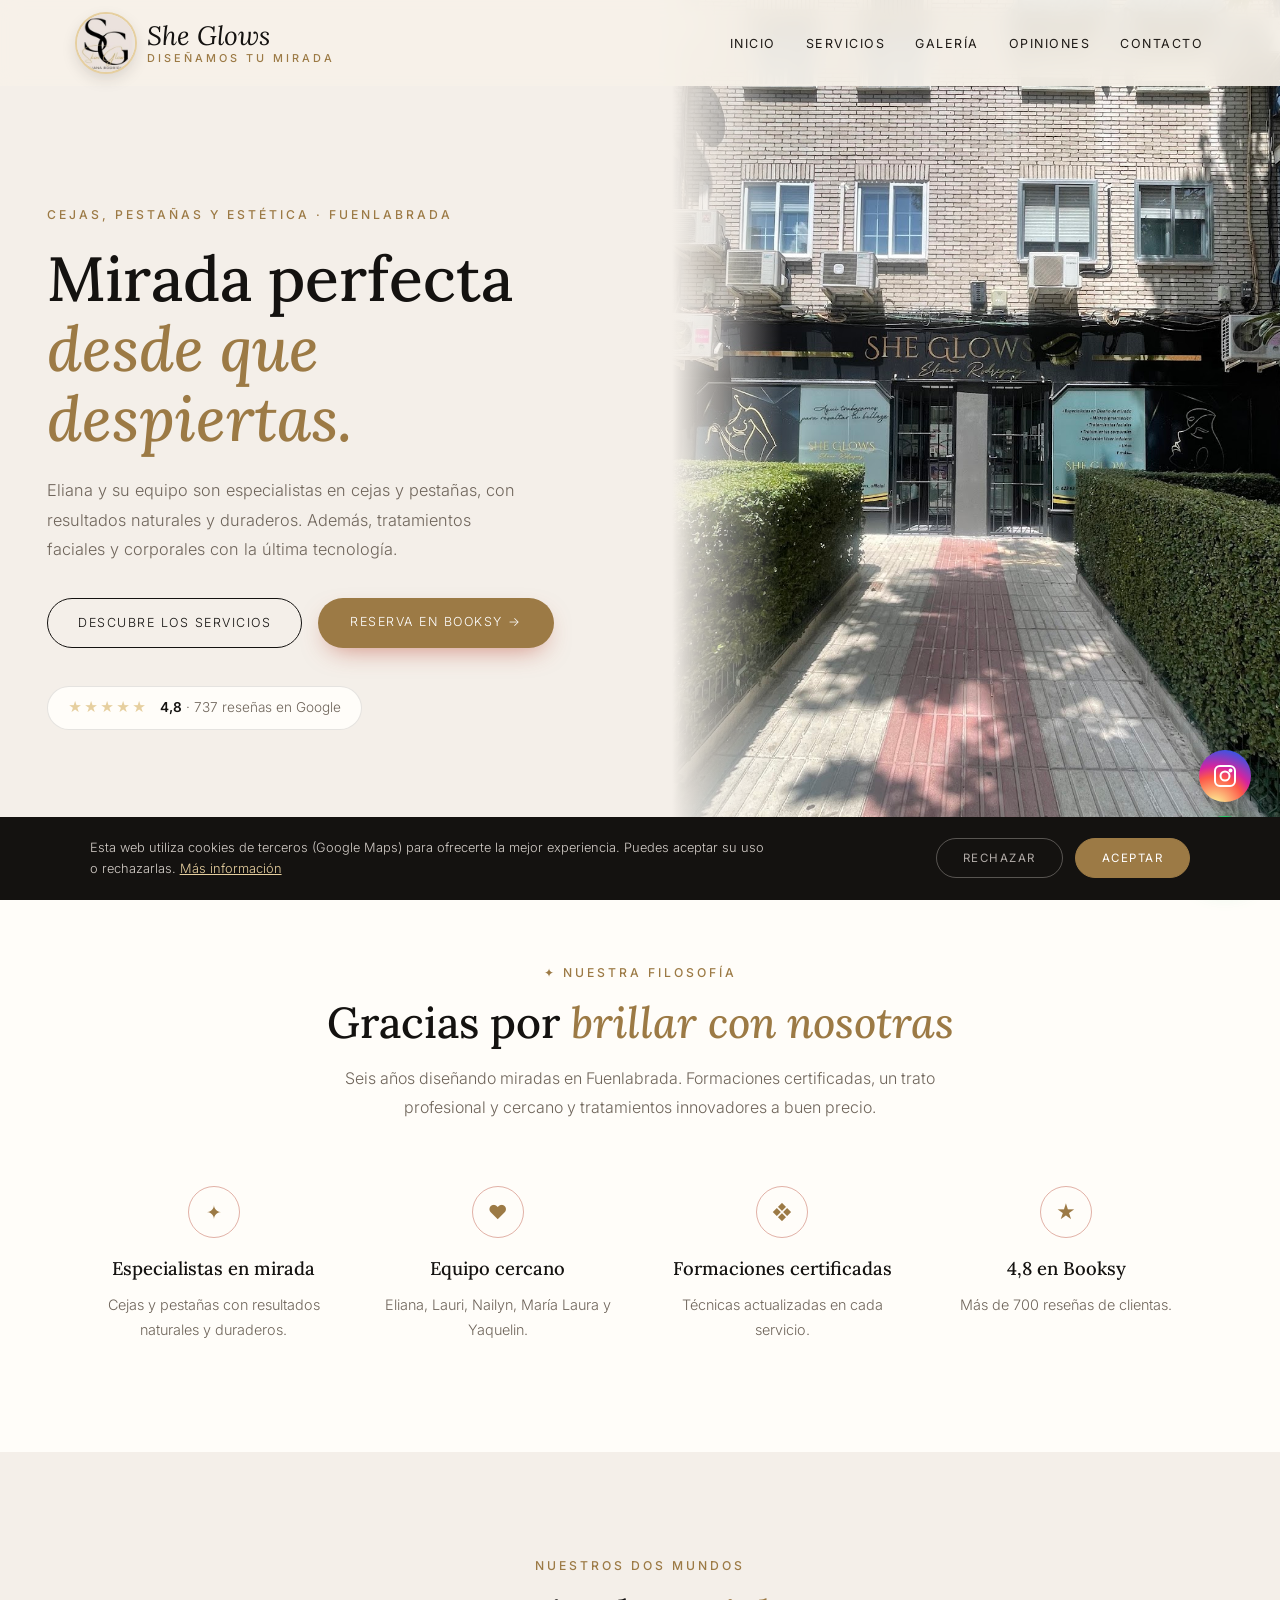
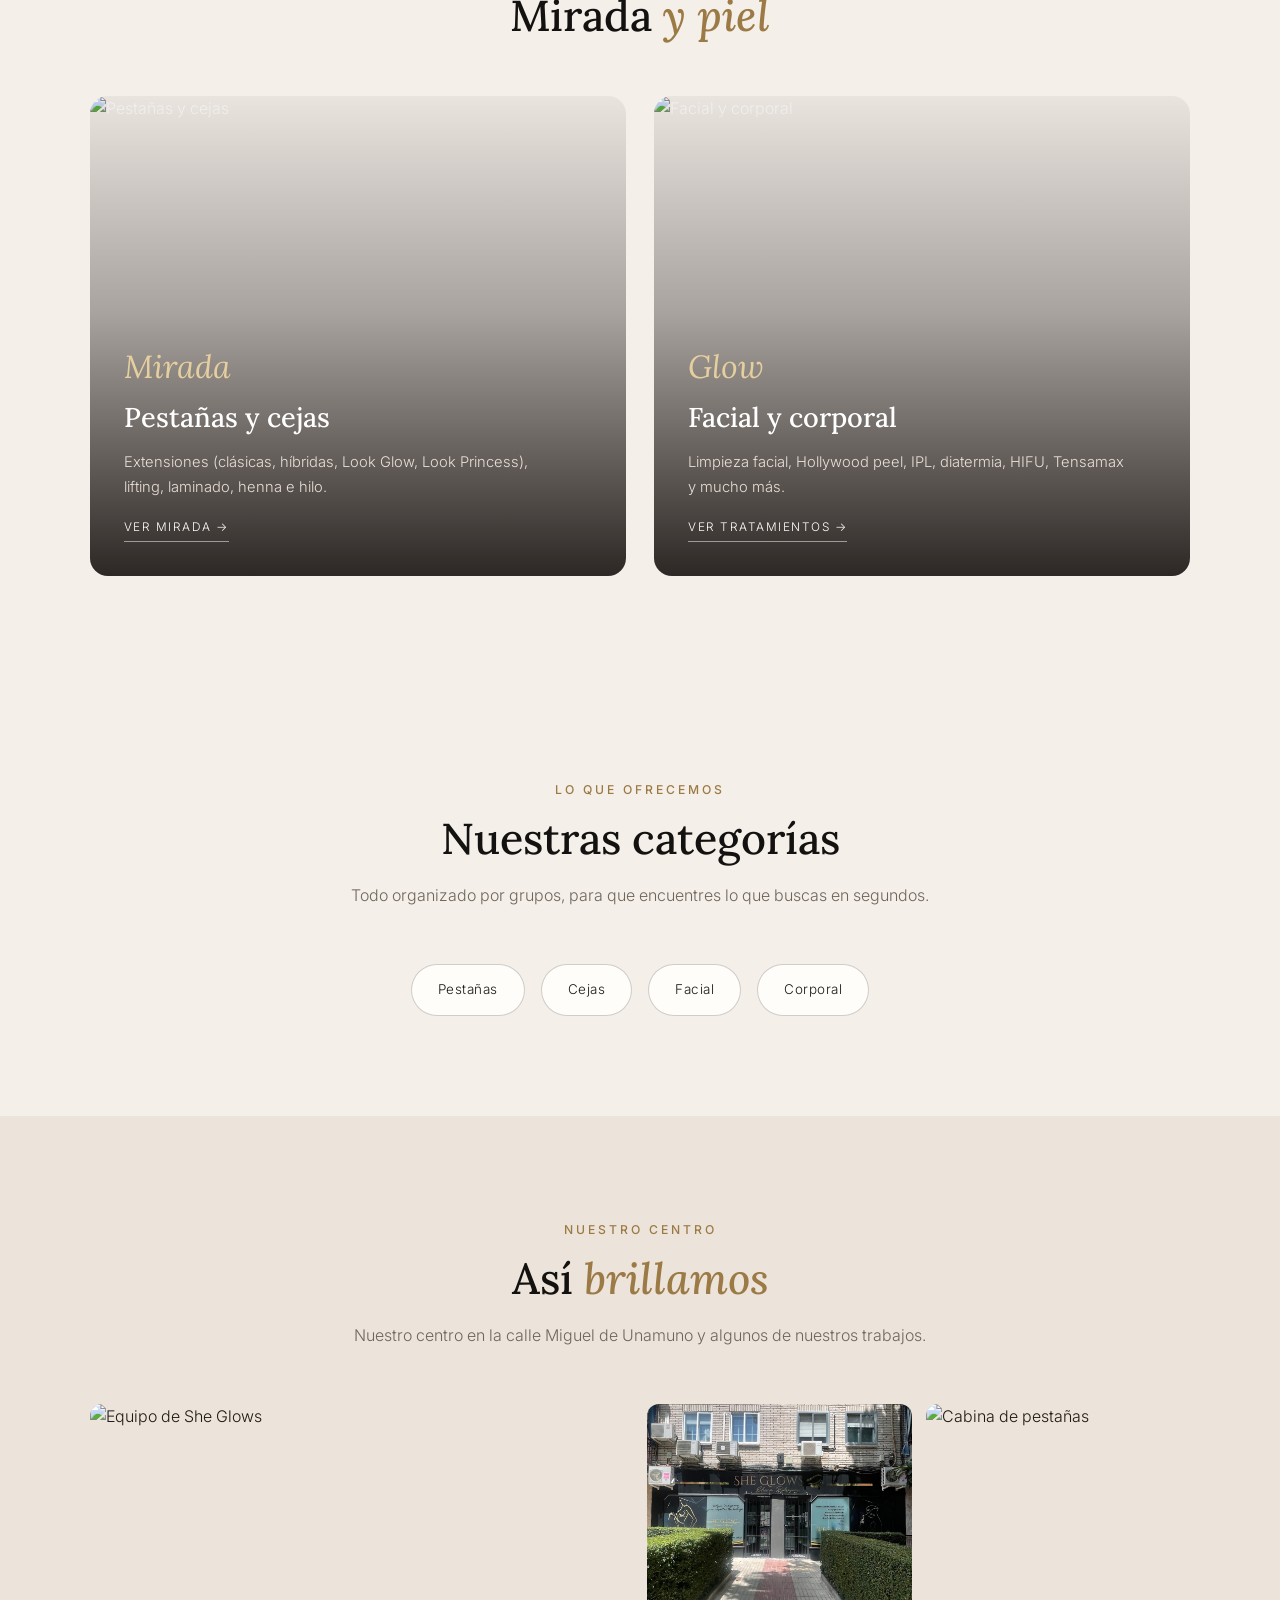
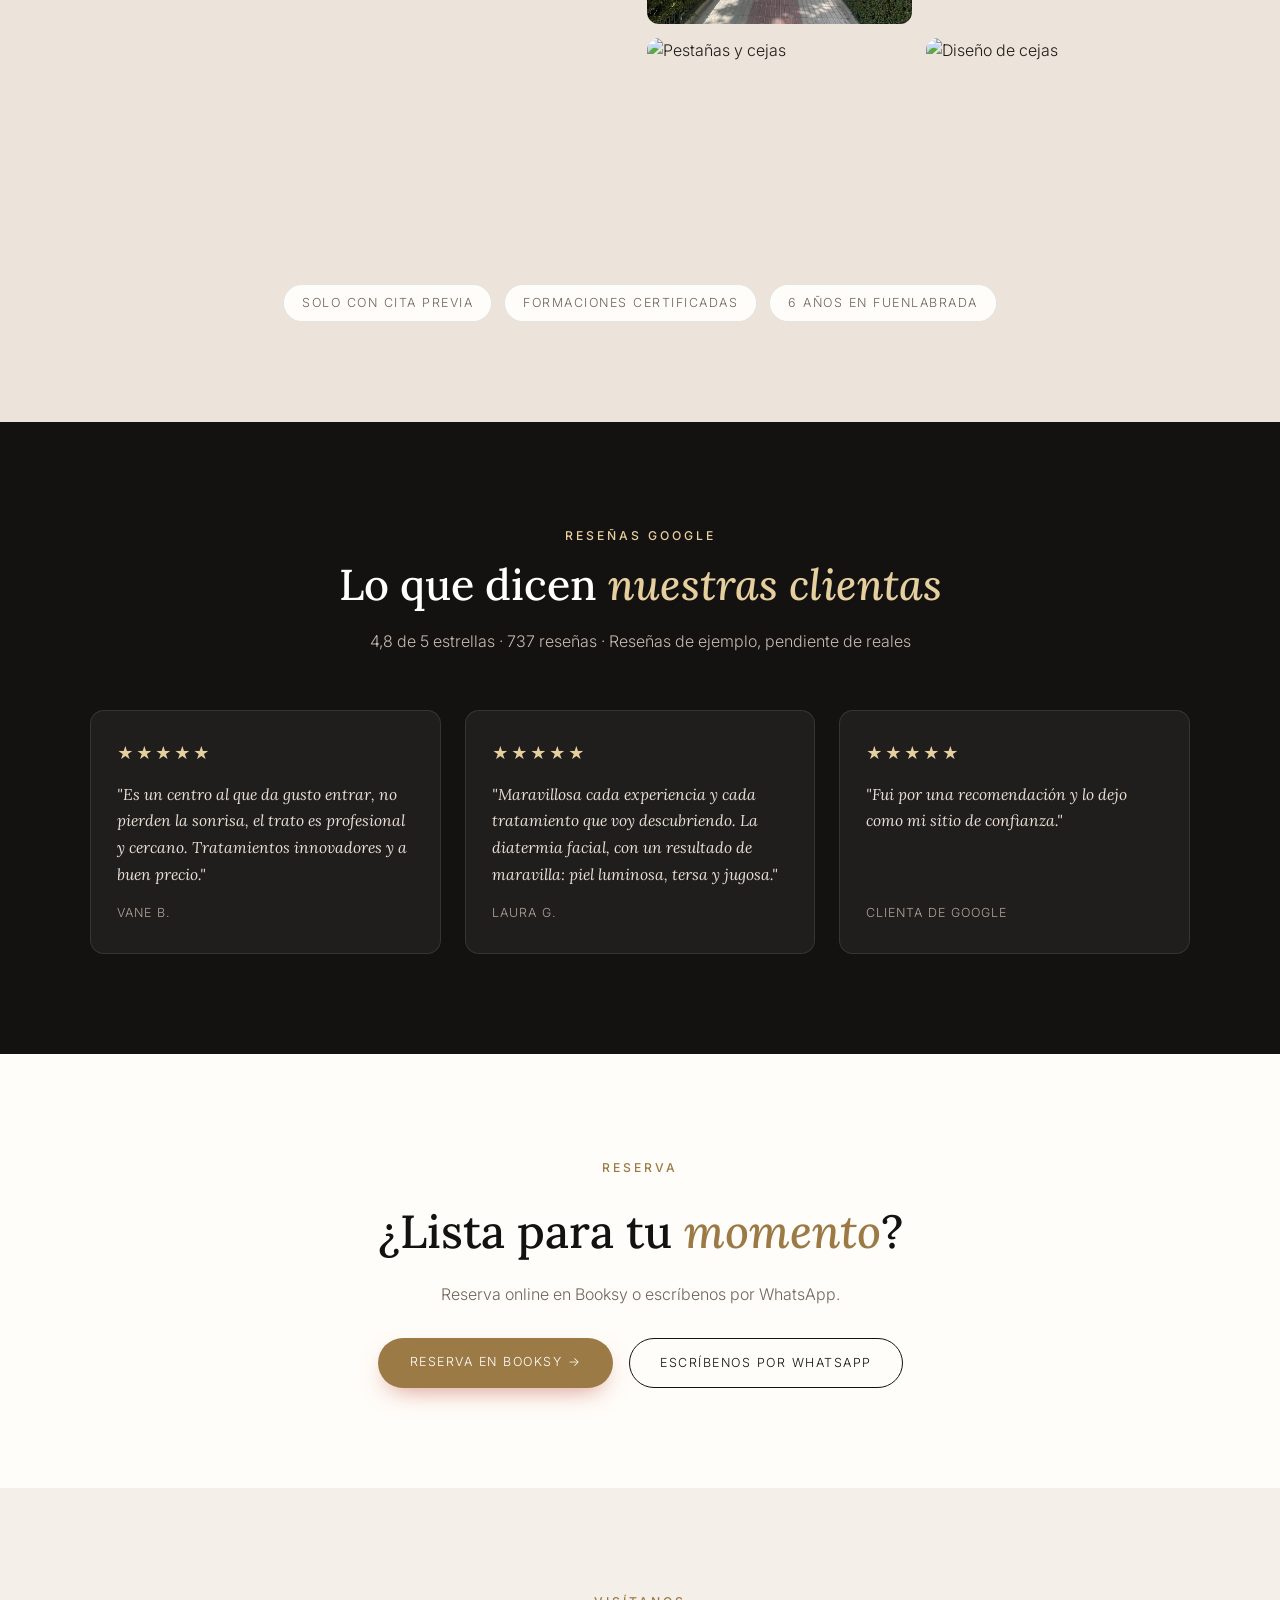
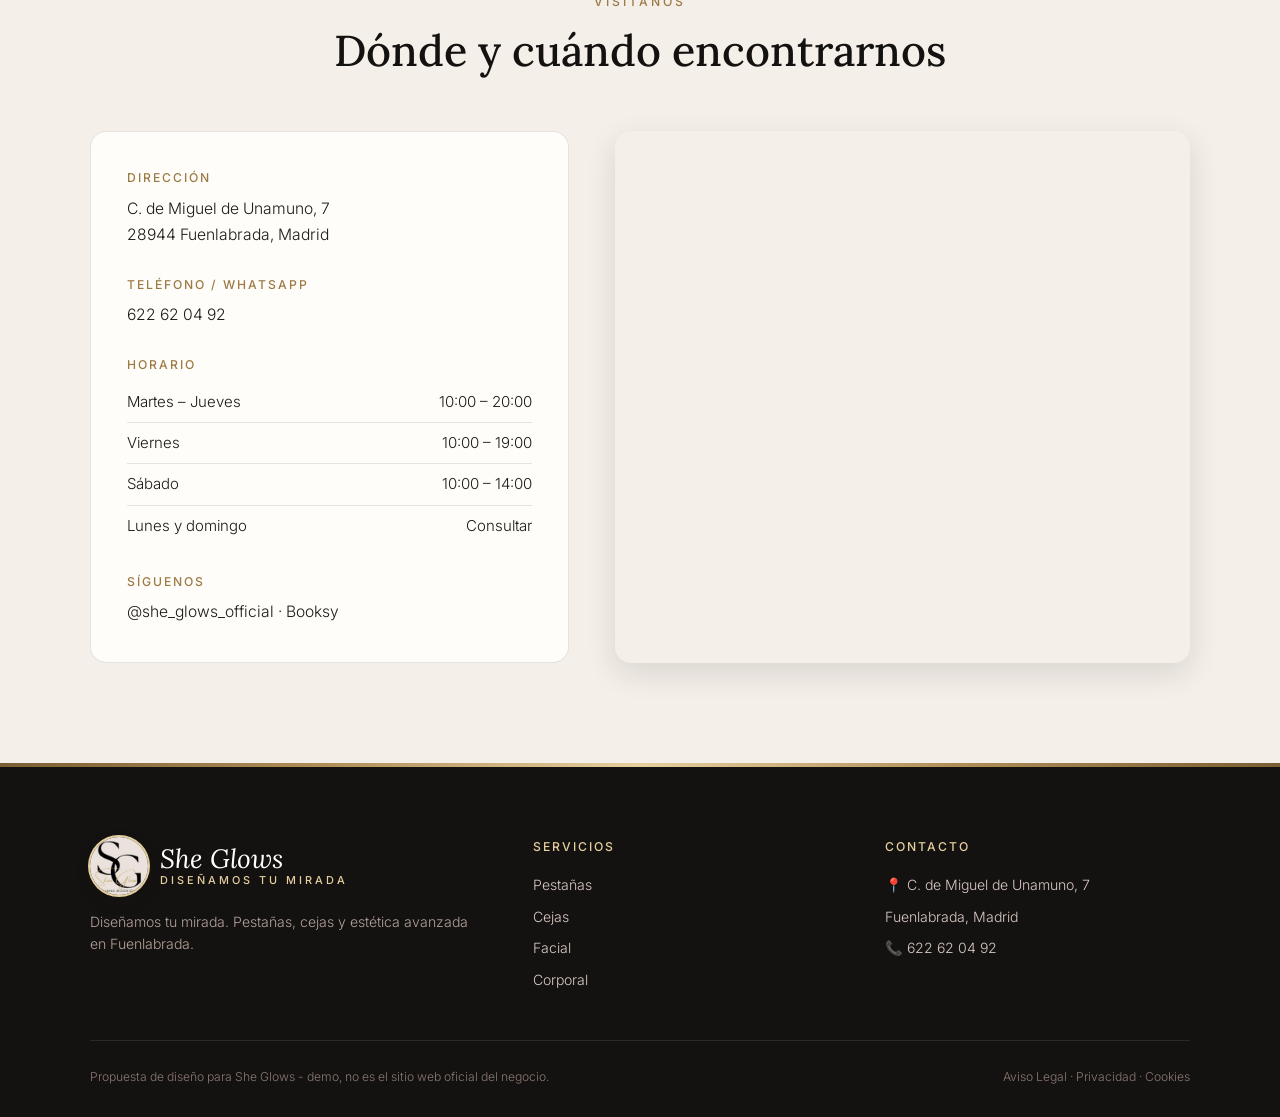
==== index.html @ a394d508 "Add files via upload" ====
<!DOCTYPE html>
<html lang="es">
<head>
<meta charset="UTF-8">
<meta name="viewport" content="width=device-width, initial-scale=1.0">
<title>She Glows — Pestañas, cejas y estética avanzada en Fuenlabrada</title>
<meta name="description" content="She Glows en C. de Miguel de Unamuno 7 (Fuenlabrada). Extensiones y lifting de pestañas, diseño de cejas con henna e hilo, micropigmentación, tratamientos faciales (Hollywood peel, IPL, diatermia) y corporales (HIFU, Tensamax, presoterapia, maderoterapia). 4,8★ en Booksy.">
<meta name="theme-color" content="#141210">
<meta property="og:title" content="She Glows · Fuenlabrada">
<meta property="og:image" content="fachada.jpg">
<link rel="icon" href="logo.jpg">
<link rel="preconnect" href="https://fonts.googleapis.com"><link rel="preconnect" href="https://fonts.gstatic.com" crossorigin><link href="https://fonts.googleapis.com/css2?family=Lora:ital,wght@0,500;0,600;1,500&family=Inter:wght@300;400;500;600&display=swap" rel="stylesheet">
<link rel="stylesheet" href="styles.css">
</head>
<body>

<header id="header">
  <a href="index.html" class="logo" aria-label="She Glows, inicio"><img src="logo.jpg" alt="" class="logo-badge"><span class="logo-text"><span class="script">She Glows</span><small>Diseñamos tu mirada</small></span></a>
  <nav id="nav" aria-label="Navegación principal"><ul><li><a href="index.html#inicio">Inicio</a></li><li><a href="servicios.html">Servicios</a></li><li><a href="index.html#galeria">Galería</a></li><li><a href="index.html#opiniones">Opiniones</a></li><li><a href="index.html#contacto">Contacto</a></li></ul></nav><button class="nav-toggle" id="navToggle" aria-label="Abrir menú">☰</button>
</header>

<section class="hero" id="inicio">
  <div class="hero-text">
    <span class="eyebrow">Cejas, pestañas y estética · Fuenlabrada</span>
    <h1>Mirada perfecta <em>desde que despiertas.</em></h1>
    <p>Eliana y su equipo son especialistas en cejas y pestañas, con resultados naturales y duraderos. Además, tratamientos faciales y corporales con la última tecnología.</p>
    <div class="hero-ctas">
      <a href="servicios.html" class="btn-outline">Descubre los servicios</a>
      <a href="https://booksy.com/es-es/7993_she-glows_cejas-y-pestanas_53724_fuenlabrada" class="btn-solid" target="_blank" rel="noopener">Reserva en Booksy →</a>
    </div>
    <a class="hero-rating" href="https://www.google.com/maps/search/?api=1&query=She+Glows,+C.+de+Miguel+de+Unamuno+7,+Fuenlabrada" target="_blank" rel="noopener"><span class="stars">★★★★★</span><span><strong>4,8</strong> · 737 reseñas en Google</span></a>
  </div>
  <div class="hero-img"><img src="fachada.jpg" alt="Fachada de She Glows en Fuenlabrada" style="object-position:center 45%;"></div>
</section>

<section class="trust">
  <div class="section-head">
    <span class="eyebrow">✦ Nuestra filosofía</span>
    <h2>Gracias por <em>brillar con nosotras</em></h2>
    <p>Seis años diseñando miradas en Fuenlabrada. Formaciones certificadas, un trato profesional y cercano y tratamientos innovadores a buen precio.</p>
  </div>
  <div class="trust-grid">
    <div class="trust-card"><span class="trust-ic">✦</span><h3>Especialistas en mirada</h3><p>Cejas y pestañas con resultados naturales y duraderos.</p></div>
    <div class="trust-card"><span class="trust-ic">♥</span><h3>Equipo cercano</h3><p>Eliana, Lauri, Nailyn, María Laura y Yaquelin.</p></div>
    <div class="trust-card"><span class="trust-ic">❖</span><h3>Formaciones certificadas</h3><p>Técnicas actualizadas en cada servicio.</p></div>
    <div class="trust-card"><span class="trust-ic">★</span><h3>4,8 en Booksy</h3><p>Más de 700 reseñas de clientas.</p></div>
  </div>
</section>

<section class="worlds">
  <div class="section-head">
    <span class="eyebrow">Nuestros dos mundos</span>
    <h2>Mirada <em>y piel</em></h2>
  </div>
  <div class="worlds-grid">
    <a href="servicios.html#pestanas" class="world-card"><img src="ig_pestanas_perfil.jpg" alt="Pestañas y cejas"><div class="world-text"><span class="script">Mirada</span><h3>Pestañas y cejas</h3><p>Extensiones (clásicas, híbridas, Look Glow, Look Princess), lifting, laminado, henna e hilo.</p><span class="world-link">Ver mirada →</span></div></a>
    <a href="servicios.html#facial" class="world-card"><img src="u_facial.jpg" alt="Facial y corporal"><div class="world-text"><span class="script">Glow</span><h3>Facial y corporal</h3><p>Limpieza facial, Hollywood peel, IPL, diatermia, HIFU, Tensamax y mucho más.</p><span class="world-link">Ver tratamientos →</span></div></a>
  </div>
</section>

<section>
  <div class="section-head">
    <span class="eyebrow">Lo que ofrecemos</span>
    <h2>Nuestras categorías</h2>
    <p>Todo organizado por grupos, para que encuentres lo que buscas en segundos.</p>
  </div>
  <div class="cat-pills">
    <a href="servicios.html#pestanas" class="cat-pill">Pestañas</a>
    <a href="servicios.html#cejas" class="cat-pill">Cejas</a>
    <a href="servicios.html#facial" class="cat-pill">Facial</a>
    <a href="servicios.html#corporal" class="cat-pill">Corporal</a>
  </div>
</section>

<section class="gallery-wrap" id="galeria">
  <div class="section-head">
    <span class="eyebrow">Nuestro centro</span>
    <h2>Así <em>brillamos</em></h2>
    <p>Nuestro centro en la calle Miguel de Unamuno y algunos de nuestros trabajos.</p>
  </div>
  <div class="gallery">
    <figure class="big"><img src="ig_equipo.jpg" alt="Equipo de She Glows" loading="lazy"></figure>
    <figure><img src="fachada.jpg" alt="Fachada de She Glows" loading="lazy"></figure>
    <figure><img src="ig_cabina.jpg" alt="Cabina de pestañas" loading="lazy"></figure>
    <figure><img src="ig_pestanas_cejas.jpg" alt="Pestañas y cejas" loading="lazy"></figure>
    <figure><img src="ig_cejas.jpg" alt="Diseño de cejas" loading="lazy"></figure>
  </div>
  <div class="brands"><span>Solo con cita previa</span><span>Formaciones certificadas</span><span>6 años en Fuenlabrada</span></div>
</section>

<section class="reviews-wrap" id="opiniones">
  <div class="section-head">
    <span class="eyebrow">Reseñas Google</span>
    <h2>Lo que dicen <em>nuestras clientas</em></h2>
    <p>4,8 de 5 estrellas · 737 reseñas · Reseñas de ejemplo, pendiente de reales</p>
  </div>
  <div class="review-grid">
    <div class="review-card"><div class="stars">★★★★★</div><p>"Es un centro al que da gusto entrar, no pierden la sonrisa, el trato es profesional y cercano. Tratamientos innovadores y a buen precio."</p><cite>Vane B.</cite></div>
    <div class="review-card"><div class="stars">★★★★★</div><p>"Maravillosa cada experiencia y cada tratamiento que voy descubriendo. La diatermia facial, con un resultado de maravilla: piel luminosa, tersa y jugosa."</p><cite>Laura G.</cite></div>
    <div class="review-card"><div class="stars">★★★★★</div><p>"Fui por una recomendación y lo dejo como mi sitio de confianza."</p><cite>Clienta de Google</cite></div>
  </div>
</section>

<section class="cta-section">
  <span class="eyebrow">Reserva</span>
  <h2>¿Lista para tu <em>momento</em>?</h2>
  <p>Reserva online en Booksy o escríbenos por WhatsApp.</p>
  <div class="cta-row">
    <a href="https://booksy.com/es-es/7993_she-glows_cejas-y-pestanas_53724_fuenlabrada" class="btn-solid" target="_blank" rel="noopener">Reserva en Booksy →</a>
    <a href="https://wa.me/34622620492?text=Hola%2C%20quiero%20pedir%20cita%20en%20She%20Glows" class="btn-outline" target="_blank" rel="noopener">Escríbenos por WhatsApp</a>
  </div>
</section>

<section class="contact-section" id="contacto">
  <div class="section-head">
    <span class="eyebrow">Visítanos</span>
    <h2>Dónde y cuándo encontrarnos</h2>
  </div>
  <div class="contact-grid">
    <div class="contact-info">
      <div class="contact-block"><h3>Dirección</h3><p>C. de Miguel de Unamuno, 7<br>28944 Fuenlabrada, Madrid</p></div>
      <div class="contact-block"><h3>Teléfono / WhatsApp</h3><p><a href="tel:+34622620492">622 62 04 92</a></p></div>
      <div class="contact-block"><h3>Horario</h3><ul class="hours-list"><li><span>Martes – Jueves</span><span>10:00 – 20:00</span></li><li><span>Viernes</span><span>10:00 – 19:00</span></li><li><span>Sábado</span><span>10:00 – 14:00</span></li><li><span>Lunes y domingo</span><span>Consultar</span></li></ul></div>
      <div class="contact-block"><h3>Síguenos</h3><p><a href="https://www.instagram.com/she_glows_official/" target="_blank" rel="noopener">@she_glows_official</a> · <a href="https://booksy.com/es-es/7993_she-glows_cejas-y-pestanas_53724_fuenlabrada" target="_blank" rel="noopener">Booksy</a></p></div>
    </div>
    <div class="contact-map">
      <iframe title="Mapa de She Glows" src="https://www.google.com/maps?q=She+Glows,+C.+de+Miguel+de+Unamuno+7,+Fuenlabrada&output=embed" width="100%" height="100%" style="border:0;" allowfullscreen="" loading="lazy" referrerpolicy="no-referrer-when-downgrade"></iframe>
    </div>
  </div>
</section>

<footer>
  <div class="footer-grid">
    <div class="footer-brand">
      <a href="index.html" class="logo light"><img src="logo.jpg" alt="" class="logo-badge"><span class="logo-text"><span class="script">She Glows</span><small>Diseñamos tu mirada</small></span></a>
      <p>Diseñamos tu mirada. Pestañas, cejas y estética avanzada en Fuenlabrada.</p>
    </div>
    <div><h4>Servicios</h4><ul><li><a href="servicios.html#pestanas">Pestañas</a></li><li><a href="servicios.html#cejas">Cejas</a></li><li><a href="servicios.html#facial">Facial</a></li><li><a href="servicios.html#corporal">Corporal</a></li></ul></div>
    <div><h4>Contacto</h4><ul><li>📍 C. de Miguel de Unamuno, 7</li><li>Fuenlabrada, Madrid</li><li>📞 <a href="tel:+34622620492">622 62 04 92</a></li></ul></div>
  </div>
  <div class="footer-bottom">
    <span>Propuesta de diseño para She Glows - demo, no es el sitio web oficial del negocio.</span>
    <span><a href="aviso-legal.html">Aviso Legal</a> &middot; <a href="politica-privacidad.html">Privacidad</a> &middot; <a href="politica-cookies.html">Cookies</a></span>
  </div>
</footer>

<div id="cookie-banner" class="cookie-banner"><p>Esta web utiliza cookies de terceros (Google Maps) para ofrecerte la mejor experiencia. Puedes aceptar su uso o rechazarlas. <a href="politica-cookies.html">Más información</a></p><div class="cookie-actions"><button onclick="setCookieChoice('rejected')" class="ck-reject">Rechazar</button><button onclick="setCookieChoice('accepted')" class="ck-accept">Aceptar</button></div></div>
<div class="social-fabs"><a class="ig-fab" href="https://www.instagram.com/she_glows_official/" target="_blank" rel="noopener" aria-label="Visitar Instagram"><svg width="24" height="24" viewBox="0 0 24 24" fill="none" stroke="white" stroke-width="2"><rect x="2" y="2" width="20" height="20" rx="5"/><circle cx="12" cy="12" r="4.5"/><circle cx="17.5" cy="6.5" r="1" fill="white"/></svg></a><a class="wa-fab" href="https://wa.me/34622620492?text=Hola%2C%20quiero%20pedir%20cita%20en%20She%20Glows" target="_blank" rel="noopener" aria-label="Escribir por WhatsApp"><svg width="28" height="28" viewBox="0 0 24 24" fill="white"><path d="M17.5 14.4c-.3-.1-1.8-.9-2-1s-.5-.1-.7.1-.8 1-.9 1.2-.3.2-.6.1a8.2 8.2 0 0 1-2.4-1.5 9 9 0 0 1-1.7-2.1c-.2-.3 0-.5.1-.6l.4-.5.3-.5v-.5l-.9-2.2c-.2-.6-.5-.5-.7-.5h-.6a1.1 1.1 0 0 0-.8.4 3.4 3.4 0 0 0-1 2.5 5.9 5.9 0 0 0 1.2 3.1 13.5 13.5 0 0 0 5.2 4.6c2.6 1 2.6.7 3.1.6a2.6 2.6 0 0 0 1.7-1.2 2.1 2.1 0 0 0 .2-1.2c-.1-.1-.3-.2-.6-.3ZM12 21.8a9.8 9.8 0 0 1-5-1.4l-.4-.2-3.7 1 1-3.6-.2-.4A9.8 9.8 0 1 1 12 21.8Zm8.4-18.3A11.8 11.8 0 0 0 1.8 17.7L.2 23.8l6.3-1.6a11.8 11.8 0 0 0 5.6 1.4A11.8 11.8 0 0 0 20.4 3.5Z"/></svg></a></div>
<script src="main.js"></script>
</body>
</html>
---- styles.css ----
:root{
  --cream:#f4efe9; --paper:#fffdf9; --tint:#ece4da; --ink:#1e1a16; --dark:#141210; --muted:#6f655b;
  --red:#9c7a45; --red-dark:#7a5e33; --teal:#9c7a45; --gold:#e6cf9f; --line:rgba(0,0,0,.1);
  --brand-gradient:linear-gradient(90deg,#7a5e33,#b08d57,#e6cf9f,#b08d57,#7a5e33);
}
*{margin:0;padding:0;box-sizing:border-box;}
html{scroll-behavior:smooth;}
body{font-family:'Inter',sans-serif;background:var(--cream);color:var(--ink);overflow-x:hidden;font-weight:300;line-height:1.6;}
a{text-decoration:none;color:inherit;}
h1,h2,h3{font-family:'Lora',serif;font-weight:500;}
h1 em,h2 em{font-style:italic;color:var(--red);}
img{max-width:100%;display:block;}
.script{font-family:'Lora',serif;font-style:italic;}

/* HEADER */
header{position:fixed;top:0;left:0;right:0;z-index:100;display:flex;justify-content:space-between;align-items:center;padding:14px 6%;background:rgba(247,241,233,.92);backdrop-filter:blur(10px);-webkit-backdrop-filter:blur(10px);transition:box-shadow .3s,padding .3s;}
header.scrolled{box-shadow:0 2px 24px rgba(28,22,20,.1);padding:8px 6%;}
.logo{display:flex;align-items:center;gap:12px;color:var(--dark);}
.logo-badge{width:58px;height:58px;border-radius:50%;object-fit:cover;box-shadow:0 0 0 2px var(--gold),0 6px 16px rgba(28,22,20,.15);transition:width .3s,height .3s;}
header.scrolled .logo-badge{width:46px;height:46px;}
.logo-text{display:flex;flex-direction:column;line-height:1;}
.logo-text .script{font-size:1.65rem;color:var(--dark);}
.logo-text small{font-size:.68rem;letter-spacing:3px;text-transform:uppercase;color:var(--red);margin-top:4px;font-weight:500;}
.logo.light .logo-text .script{color:#fff;}
.logo.light .logo-text small{color:var(--gold);}
nav ul{list-style:none;display:flex;gap:30px;}
nav a{font-size:.78rem;letter-spacing:1.5px;text-transform:uppercase;font-weight:400;position:relative;padding:4px 0;}
nav a::after{content:"";position:absolute;left:0;bottom:-2px;height:1px;width:100%;background:var(--red);transform:scaleX(0);transform-origin:right;transition:transform .3s;}
nav a:hover::after{transform:scaleX(1);transform-origin:left;}
.nav-toggle{display:none;font-size:1.6rem;background:none;border:none;color:var(--dark);cursor:pointer;}

/* BOTONES */
.btn-outline{display:inline-block;border:1px solid var(--dark);color:var(--dark);padding:14px 30px;font-size:.78rem;letter-spacing:1.5px;text-transform:uppercase;border-radius:40px;transition:all .25s;}
.btn-outline:hover{background:var(--dark);color:var(--cream);}
.btn-outline.light{border-color:rgba(255,255,255,.5);color:#fff;}
.btn-outline.light:hover{background:#fff;color:var(--dark);}
.btn-solid{display:inline-block;background:var(--red);color:#fff;padding:14px 32px;font-size:.78rem;letter-spacing:1.5px;text-transform:uppercase;border-radius:40px;transition:transform .25s,box-shadow .25s,background .25s;box-shadow:0 10px 26px -10px rgba(181,64,44,.6);}
.btn-solid:hover{transform:translateY(-2px);background:var(--red-dark);}

/* HERO */
.hero{min-height:95vh;display:grid;grid-template-columns:1.05fr .95fr;align-items:stretch;padding:0;}
.hero-text{display:flex;flex-direction:column;justify-content:center;padding:150px 7% 70px;}
.eyebrow{display:inline-block;color:var(--teal);text-transform:uppercase;letter-spacing:3px;font-size:.76rem;font-weight:500;}
.hero-text .eyebrow{margin-bottom:20px;}
.hero-text h1{font-size:clamp(2.4rem,5vw,3.9rem);line-height:1.12;margin-bottom:22px;color:var(--dark);}
.hero-text p{font-size:1.02rem;color:var(--muted);max-width:470px;line-height:1.8;margin-bottom:34px;}
.hero-ctas{display:flex;gap:16px;flex-wrap:wrap;}
.hero-rating{display:inline-flex;align-items:center;gap:12px;margin-top:38px;padding:10px 20px;border:1px solid var(--line);border-radius:40px;background:var(--paper);font-size:.85rem;color:var(--muted);align-self:flex-start;}
.hero-rating strong{color:var(--dark);font-weight:600;}
.stars{color:var(--gold);letter-spacing:2px;}
.hero-img{position:relative;overflow:hidden;}
.hero-img img{width:100%;height:100%;object-fit:cover;position:absolute;inset:0;}
.hero-img::after{content:"";position:absolute;inset:0;background:linear-gradient(90deg,var(--cream) 0%,rgba(247,241,233,0) 18%);}

/* SECCIONES */
section{padding:100px 7%;}
.section-head{text-align:center;max-width:640px;margin:0 auto 54px;}
.section-head h2{font-size:clamp(1.9rem,4vw,2.7rem);margin-top:12px;color:var(--dark);line-height:1.2;}
.section-head p{margin-top:16px;color:var(--muted);line-height:1.8;}

.trust{background:var(--paper);border-top:4px solid transparent;border-image:var(--brand-gradient) 1;}
.trust-grid{display:grid;grid-template-columns:repeat(auto-fit,minmax(230px,1fr));gap:36px;max-width:1150px;margin:0 auto;}
.trust-card{text-align:center;padding:10px;}
.trust-ic{display:inline-grid;place-items:center;width:52px;height:52px;border-radius:50%;border:1px solid rgba(181,64,44,.4);color:var(--red);font-size:1.2rem;margin-bottom:16px;}
.trust-card h3{font-size:1.15rem;color:var(--dark);margin-bottom:10px;}
.trust-card p{font-size:.9rem;color:var(--muted);line-height:1.7;}

/* DOS MUNDOS */
.worlds{background:var(--cream);}
.worlds-grid{display:grid;grid-template-columns:1fr 1fr;gap:28px;max-width:1150px;margin:0 auto;}
.world-card{position:relative;border-radius:18px;overflow:hidden;min-height:480px;display:flex;align-items:flex-end;color:#fff;}
.world-card img{position:absolute;inset:0;width:100%;height:100%;object-fit:cover;transition:transform .6s;}
.world-card:hover img{transform:scale(1.05);}
.world-card::after{content:"";position:absolute;inset:0;background:linear-gradient(to top,rgba(28,22,20,.92) 0%,rgba(28,22,20,.35) 55%,rgba(28,22,20,.05) 100%);}
.world-text{position:relative;z-index:2;padding:34px;}
.world-text .script{font-size:2rem;color:var(--gold);}
.world-text h3{font-size:1.7rem;margin:4px 0 10px;}
.world-text p{font-size:.92rem;color:#eadfd6;line-height:1.7;max-width:440px;}
.world-link{display:inline-block;margin-top:18px;font-size:.74rem;letter-spacing:1.5px;text-transform:uppercase;border-bottom:1px solid rgba(255,255,255,.5);padding-bottom:4px;}

/* PILLS */
.cat-pills{display:flex;flex-wrap:wrap;gap:16px;justify-content:center;max-width:1000px;margin:0 auto;}
.cat-pill{border:1px solid rgba(43,33,29,.22);padding:14px 26px;border-radius:30px;font-size:.84rem;letter-spacing:.5px;transition:all .2s;background:var(--paper);}
.cat-pill:hover{background:var(--red);color:#fff;border-color:var(--red);}

/* GALERIA */
.gallery-wrap{background:var(--tint);}
.gallery{max-width:1200px;margin:0 auto;display:grid;grid-template-columns:repeat(4,1fr);grid-auto-rows:220px;gap:14px;}
.gallery figure{overflow:hidden;border-radius:12px;margin:0;}
.gallery img{width:100%;height:100%;object-fit:cover;transition:transform .5s;}
.gallery figure:hover img{transform:scale(1.05);}
.gallery .big{grid-column:span 2;grid-row:span 2;}

/* RESEÑAS */
.reviews-wrap{background:var(--dark);color:#fff;position:relative;}
.reviews-wrap .section-head h2{color:#fff;}
.reviews-wrap .section-head h2 em{color:var(--gold);}
.reviews-wrap .section-head p{color:#c9b9b2;}
.reviews-wrap .eyebrow{color:var(--gold);}
.review-grid{display:grid;grid-template-columns:repeat(auto-fit,minmax(300px,1fr));gap:24px;max-width:1150px;margin:0 auto;}
.review-card{background:rgba(255,255,255,.05);border:1px solid rgba(255,255,255,.1);padding:30px 26px;border-radius:14px;display:flex;flex-direction:column;}
.review-card .stars{margin-bottom:14px;}
.review-card p{font-family:'Lora',serif;font-size:.98rem;color:#eadfd6;line-height:1.7;font-style:italic;margin-bottom:16px;flex:1;}
.review-card cite{font-size:.78rem;color:#b3a099;font-style:normal;text-transform:uppercase;letter-spacing:1px;}

/* CTA */
.cta-section{text-align:center;background:var(--paper);}
.cta-section h2{font-size:clamp(2rem,4vw,2.9rem);color:var(--dark);margin:14px 0 14px;}
.cta-section p{color:var(--muted);margin-bottom:30px;}
.cta-row{display:flex;gap:16px;justify-content:center;flex-wrap:wrap;}

/* CONTACTO */
.contact-section{background:var(--cream);}
.contact-grid{display:grid;grid-template-columns:1fr 1.2fr;gap:46px;max-width:1150px;margin:0 auto;align-items:stretch;}
.contact-info{display:flex;flex-direction:column;gap:26px;background:var(--paper);border:1px solid var(--line);border-radius:16px;padding:36px;}
.contact-block h3{font-family:'Inter',sans-serif;font-size:.76rem;text-transform:uppercase;letter-spacing:2px;color:var(--red);font-weight:500;margin-bottom:8px;}
.contact-block p{font-size:.98rem;color:var(--ink);line-height:1.7;}
.contact-block a:hover{color:var(--red);}
.hours-list{list-style:none;}
.hours-list li{display:flex;justify-content:space-between;gap:20px;padding:8px 0;border-bottom:1px solid var(--line);font-size:.94rem;}
.hours-list li:last-child{border-bottom:none;}
.contact-map{border-radius:16px;overflow:hidden;min-height:380px;box-shadow:0 10px 30px rgba(28,22,20,.12);}
.contact-map iframe{display:block;min-height:380px;}

/* FOOTER */
footer{background:var(--dark);color:#d9c9c5;padding:70px 7% 30px;border-top:4px solid transparent;border-image:var(--brand-gradient) 1;}
.footer-grid{display:grid;grid-template-columns:1.3fr 1fr 1fr;gap:46px;max-width:1200px;margin:0 auto;padding-bottom:40px;border-bottom:1px solid rgba(255,255,255,.1);}
.footer-brand p{font-size:.88rem;color:#b3a09a;margin-top:16px;}
footer h4{font-size:.76rem;text-transform:uppercase;letter-spacing:2px;color:var(--gold);margin-bottom:18px;font-weight:500;}
footer ul{list-style:none;}
footer li{margin-bottom:9px;font-size:.88rem;color:#d9c9c5;}
footer a:hover{color:var(--gold);}
.footer-bottom{max-width:1200px;margin:26px auto 0;display:flex;justify-content:space-between;flex-wrap:wrap;gap:10px;font-size:.76rem;color:#8a7873;}
.footer-bottom a{color:#8a7873;}

/* FABS */
.social-fabs{position:fixed;bottom:26px;right:26px;z-index:200;display:flex;flex-direction:column;gap:14px;align-items:center;}
.social-fabs a{width:52px;height:52px;border-radius:50%;display:flex;align-items:center;justify-content:center;box-shadow:0 10px 24px rgba(0,0,0,.2);transition:transform .2s;}
.social-fabs a:hover{transform:scale(1.08);}
.wa-fab{width:58px !important;height:58px !important;background:#25D366;box-shadow:0 10px 26px rgba(37,211,102,.45) !important;}
.ig-fab{background:radial-gradient(circle at 30% 110%,#fdf497 0%,#fdf497 5%,#fd5949 45%,#d6249f 60%,#285AEB 90%);}
.fb-fab{background:#1877F2;}

/* COOKIES */
.cookie-banner{display:none;position:fixed;bottom:0;left:0;right:0;z-index:300;background:var(--dark);padding:20px 7%;flex-wrap:wrap;align-items:center;justify-content:space-between;gap:16px;}
.cookie-banner p{font-size:.8rem;color:rgba(245,237,232,.85);line-height:1.7;max-width:680px;}
.cookie-banner p a{color:var(--gold);text-decoration:underline;}
.cookie-actions{display:flex;gap:12px;flex-shrink:0;}
.cookie-actions button{font-family:'Inter',sans-serif;font-size:.72rem;letter-spacing:1.5px;text-transform:uppercase;padding:12px 26px;cursor:pointer;border-radius:30px;}
.ck-reject{background:transparent;color:rgba(245,237,232,.7);border:1px solid rgba(245,237,232,.3);}
.ck-accept{background:var(--red);color:#fff;border:1px solid var(--red);}

/* PÁGINAS INTERIORES */
.page-hero{padding:170px 7% 60px;text-align:center;background:var(--cream);}
.page-hero h1{font-size:clamp(2.3rem,5vw,3.4rem);margin-top:14px;color:var(--dark);}
.page-hero p{color:var(--muted);max-width:580px;margin:18px auto 0;line-height:1.8;}
.tabs{position:sticky;top:74px;z-index:50;background:var(--cream);padding:18px 7% 22px;display:flex;gap:12px;justify-content:center;flex-wrap:wrap;border-bottom:1px solid var(--line);}
.tab-btn{border:1px solid rgba(43,33,29,.25);background:var(--paper);padding:12px 24px;border-radius:30px;font-family:'Inter',sans-serif;font-size:.82rem;letter-spacing:.5px;color:var(--ink);cursor:pointer;transition:all .2s;}
.tab-btn.active,.tab-btn:hover{background:var(--red);color:#fff;border-color:var(--red);}
.tab-panel{display:none;padding:60px 7% 100px;max-width:1200px;margin:0 auto;}
.tab-panel.active{display:block;animation:fadeIn .5s;}
@keyframes fadeIn{from{opacity:0;transform:translateY(12px)}to{opacity:1;transform:none}}
.tab-intro{text-align:center;max-width:600px;margin:0 auto 46px;}
.tab-intro .script{font-size:1.6rem;color:var(--red);}
.tab-intro h2{font-size:2rem;color:var(--dark);}
.tab-intro p{color:var(--muted);margin-top:10px;line-height:1.75;font-size:.94rem;}

.cat-grid{display:grid;grid-template-columns:repeat(auto-fit,minmax(280px,1fr));gap:28px;}
.cat-grid.single{grid-template-columns:1fr;max-width:640px;margin:0 auto;}
.cat-grid.single .cat-card{height:440px;}
.cat-card{position:relative;border-radius:16px;overflow:hidden;height:360px;cursor:pointer;background:var(--tint);}
.cat-card img{width:100%;height:100%;object-fit:cover;transition:transform .5s;}
.cat-card:hover img{transform:scale(1.06);}
.cat-card::after{content:'';position:absolute;inset:0;background:linear-gradient(to top,rgba(28,22,20,.88) 0%,rgba(28,22,20,.15) 55%,transparent 100%);}
.cat-card-text{position:absolute;bottom:0;left:0;right:0;padding:26px;z-index:2;}
.cat-card-text h3{color:#fff;font-size:1.55rem;margin-bottom:10px;}
.cat-card-text span{color:#fff;font-size:.74rem;text-transform:uppercase;letter-spacing:1.5px;border-bottom:1px solid rgba(255,255,255,.5);padding-bottom:4px;}

.modal-overlay{display:none;position:fixed;inset:0;background:rgba(28,22,20,.78);z-index:300;align-items:center;justify-content:center;padding:20px;}
.modal-overlay.open{display:flex;}
.modal{background:var(--paper);max-width:560px;width:100%;max-height:85vh;overflow-y:auto;border-radius:16px;padding:40px;position:relative;}
.modal-close{position:absolute;top:16px;right:20px;background:none;border:none;font-size:1.7rem;color:var(--ink);cursor:pointer;}
.modal h3{font-size:1.8rem;color:var(--dark);margin-bottom:6px;}
.modal .modal-sub{color:var(--muted);font-size:.86rem;margin-bottom:22px;}
.svc-row{display:flex;justify-content:space-between;align-items:center;padding:16px 0;border-bottom:1px solid var(--line);gap:16px;}
.svc-row:last-of-type{border-bottom:none;}
.svc-name{font-size:.98rem;color:var(--ink);font-weight:400;}
.svc-desc{font-size:.8rem;color:var(--muted);display:block;margin-top:3px;line-height:1.5;}
.svc-price{font-size:.72rem;color:var(--red);text-transform:uppercase;letter-spacing:1px;white-space:nowrap;font-weight:500;}
.modal-cta{display:block;text-align:center;background:var(--red);color:#fff;padding:14px;border-radius:30px;margin-top:26px;font-size:.8rem;text-transform:uppercase;letter-spacing:1.5px;}
.modal-cta.alt{background:#25D366;margin-top:10px;}
.services-note{text-align:center;color:var(--muted);font-size:.9rem;padding:0 7% 90px;}

.portfolio-grid{display:grid;grid-template-columns:repeat(auto-fill,minmax(260px,1fr));gap:18px;}
.portfolio-grid figure{border-radius:14px;overflow:hidden;aspect-ratio:4/5;cursor:zoom-in;background:var(--tint);}
.portfolio-grid img{width:100%;height:100%;object-fit:cover;transition:transform .5s;}
.portfolio-grid figure:hover img{transform:scale(1.05);}
.lightbox{display:none;position:fixed;inset:0;z-index:400;background:rgba(15,12,10,.94);align-items:center;justify-content:center;padding:30px;cursor:zoom-out;}
.lightbox.open{display:flex;}
.lightbox img{max-width:100%;max-height:90vh;border-radius:10px;}

.legal{max-width:860px;margin:0 auto;padding:160px 7% 90px;}
.legal h1{font-size:2.4rem;color:var(--dark);margin-bottom:26px;}
.legal h2{font-size:1.35rem;color:var(--dark);margin:30px 0 10px;}
.legal p,.legal li{color:var(--muted);line-height:1.8;margin-bottom:10px;font-size:.96rem;}
.legal ul{padding-left:22px;}
.legal a{color:var(--red);text-decoration:underline;}

@media(max-width:900px){
  .hero{grid-template-columns:1fr;}
  .hero-img{height:340px;order:-1;margin-top:82px;}
  .hero-img::after{background:linear-gradient(0deg,var(--cream) 0%,rgba(247,241,233,0) 25%);}
  .hero-text{padding:30px 6% 60px;}
  .worlds-grid{grid-template-columns:1fr;}
  .world-card{min-height:420px;}
  .gallery{grid-template-columns:repeat(2,1fr);grid-auto-rows:170px;}
  .gallery .big{grid-column:span 2;grid-row:span 2;}
  .footer-grid{grid-template-columns:1fr;gap:30px;}
  .contact-grid{grid-template-columns:1fr;}
  .contact-map,.contact-map iframe{min-height:300px;}
  nav{position:fixed;top:0;right:0;height:100vh;width:78%;max-width:300px;background:var(--cream);padding:110px 40px;transform:translateX(100%);transition:transform .4s;box-shadow:-10px 0 40px rgba(0,0,0,.12);}
  nav.open{transform:translateX(0);}
  nav ul{flex-direction:column;gap:26px;}
  .nav-toggle{display:block;position:relative;z-index:110;}
  section{padding:70px 6%;}
  .tabs{top:66px;overflow-x:auto;justify-content:flex-start;flex-wrap:nowrap;}
  .tab-btn{flex-shrink:0;}
  .page-hero{padding:140px 6% 40px;}
  .modal{padding:34px 24px;}
}
@media(max-width:520px){
  .logo-text .script{font-size:1.35rem;}
  .logo-badge{width:48px;height:48px;}
  .social-fabs{right:16px;bottom:16px;}
  .social-fabs a{width:46px;height:46px;}
}

.logo-mark{width:46px;height:46px;border-radius:50%;background:var(--red);color:#fff;display:grid;place-items:center;font-family:'Lora',serif;font-size:1.4rem;box-shadow:0 0 0 3px var(--tint);}
.brands{display:flex;flex-wrap:wrap;gap:12px;justify-content:center;margin-top:26px;}
.brands span{border:1px solid var(--line);border-radius:30px;padding:8px 18px;font-size:.78rem;letter-spacing:1.5px;text-transform:uppercase;color:var(--muted);background:var(--paper);}
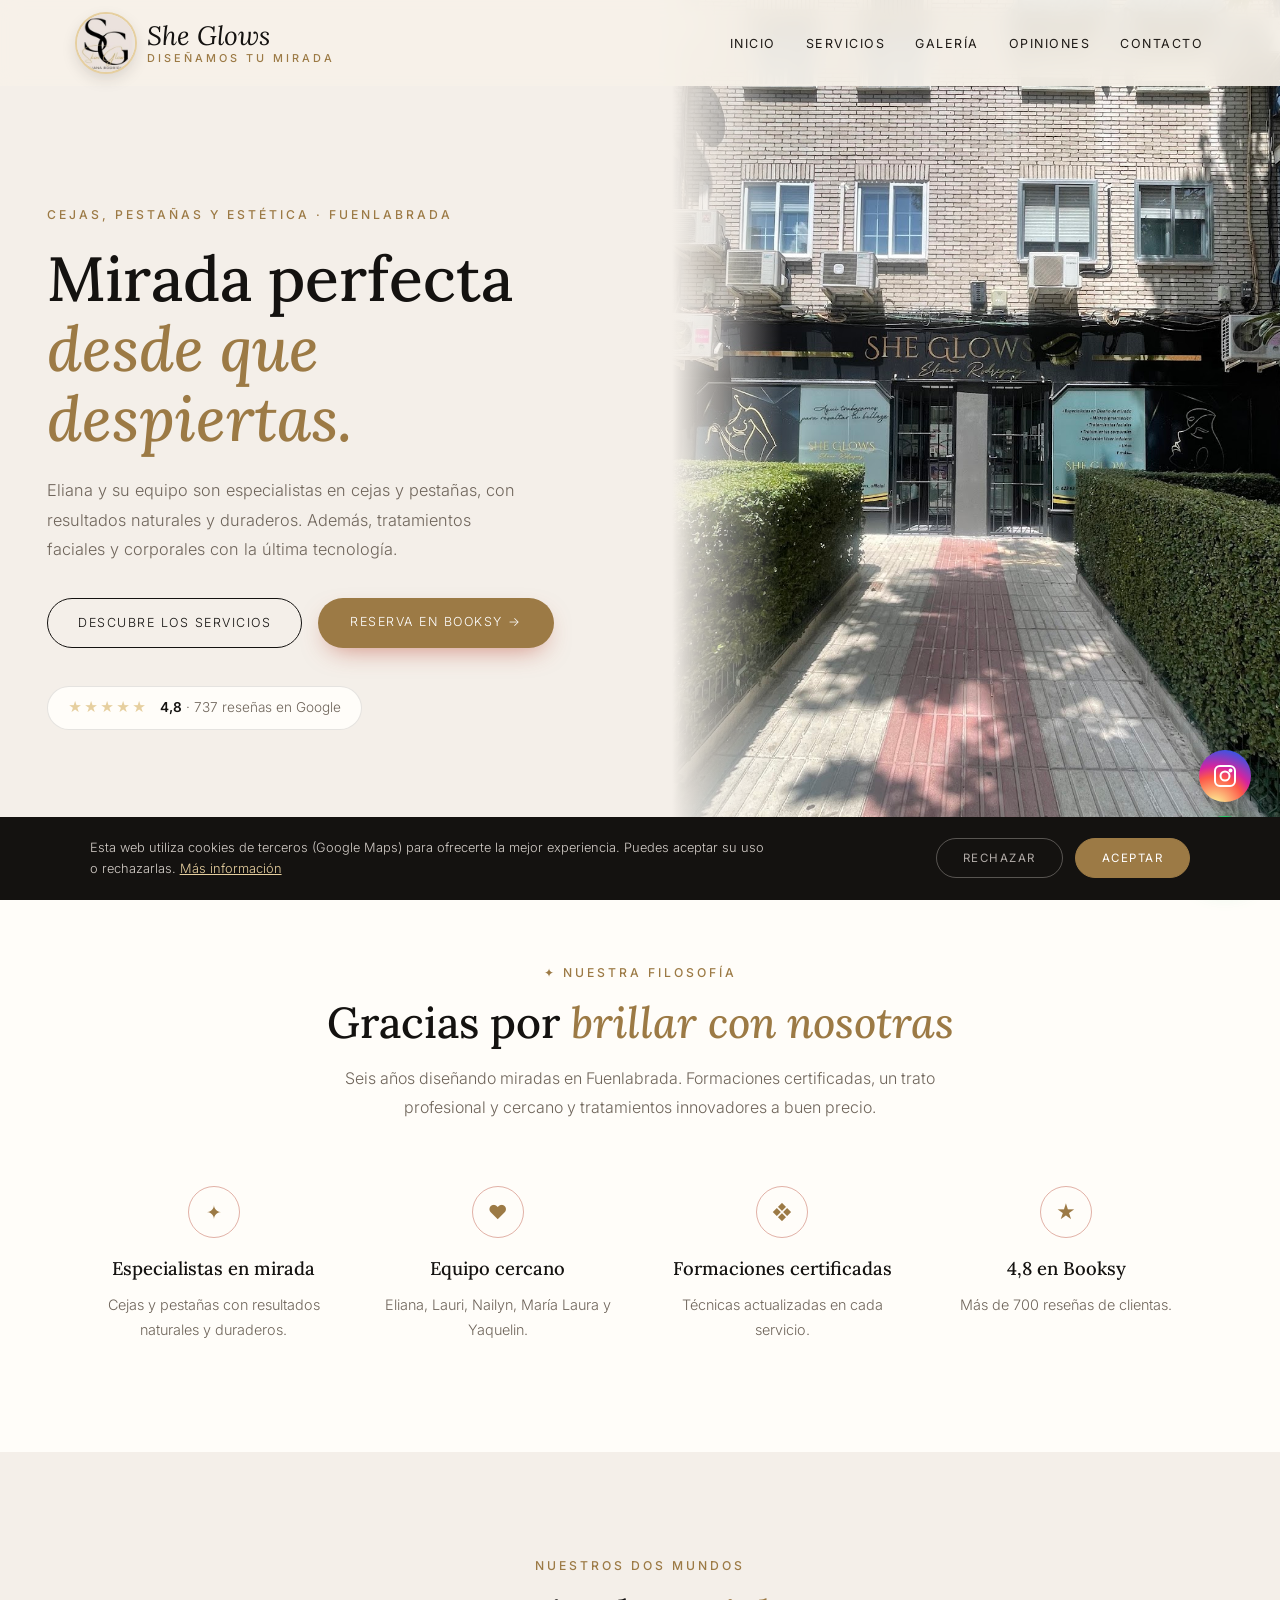
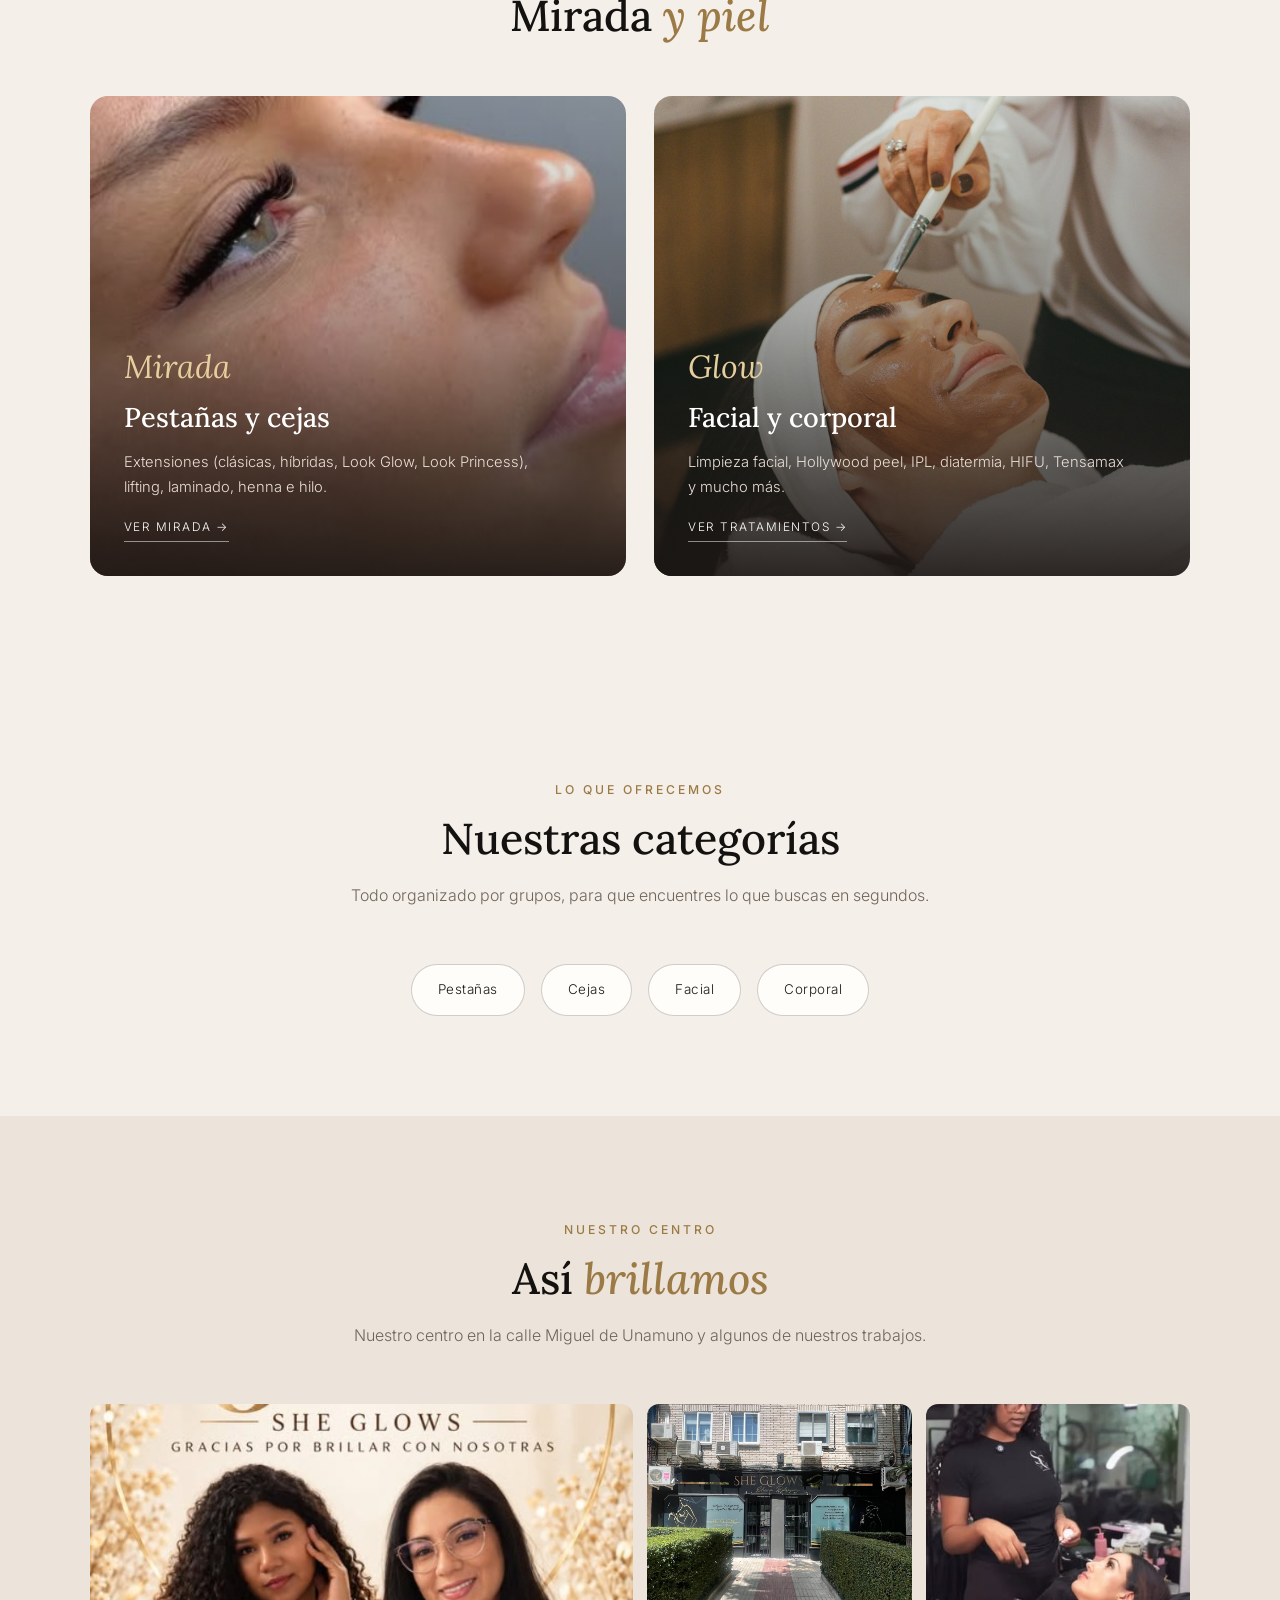
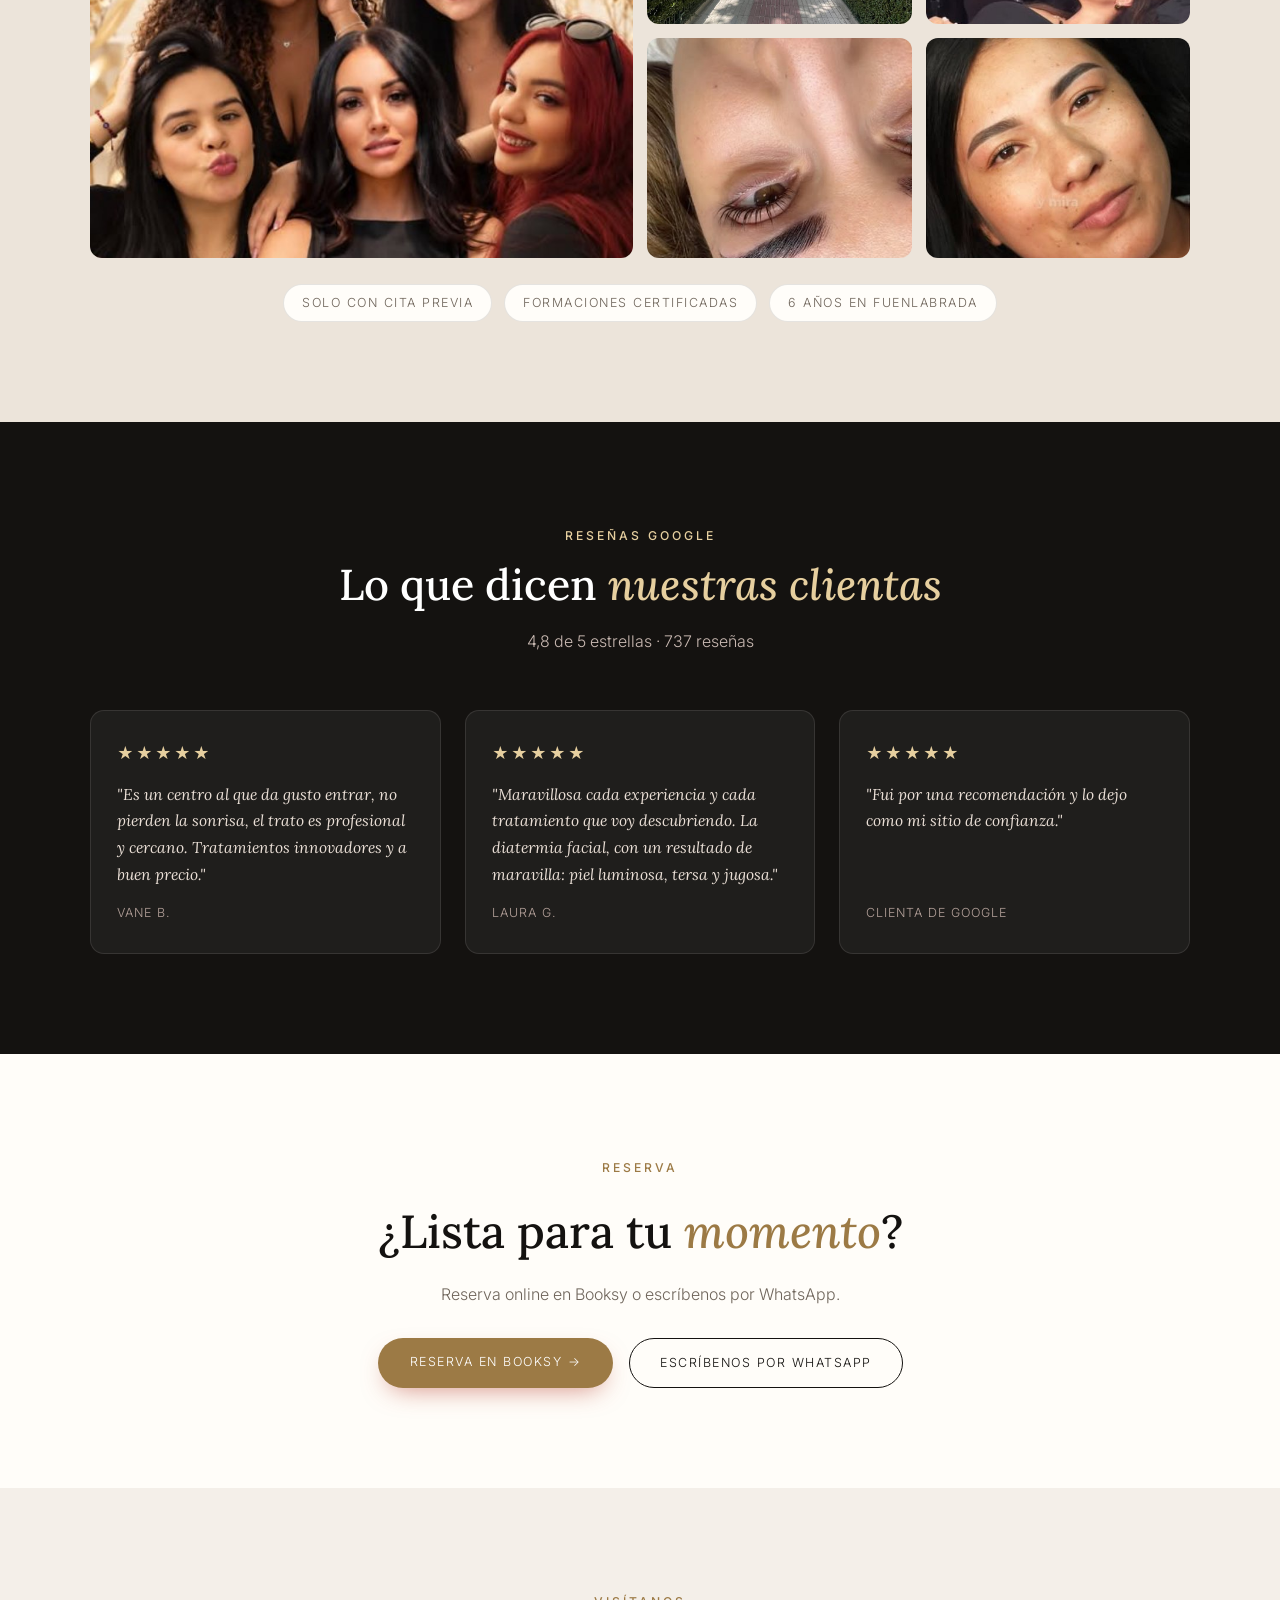
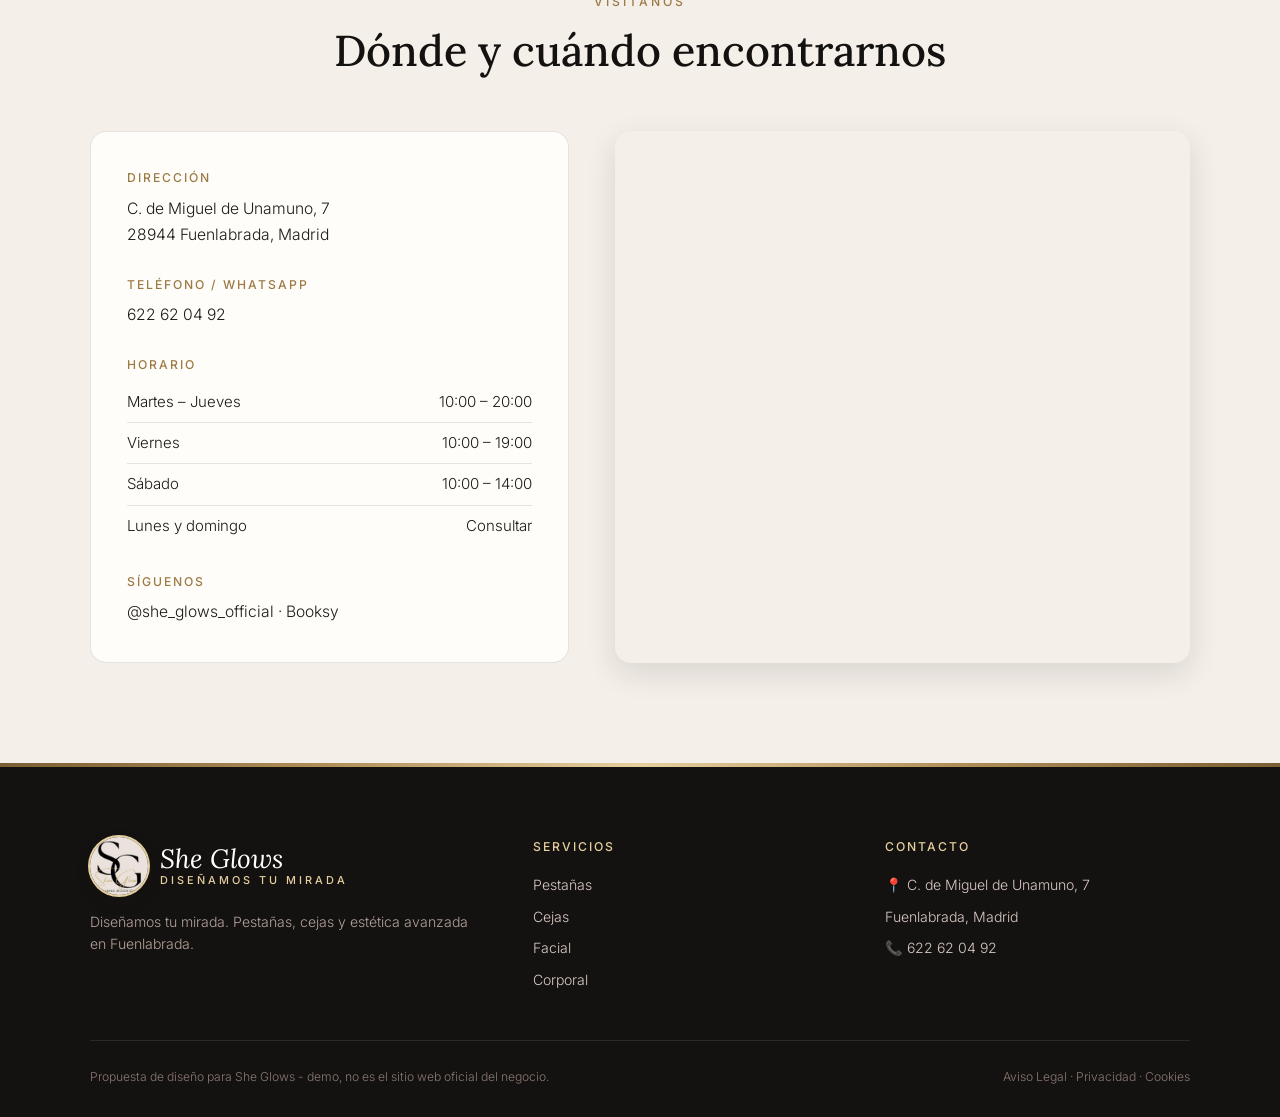
==== commit 7090d962: "Add files via upload" ====
--- a/index.html
+++ b/index.html
@@ -92,7 +92,7 @@
   <div class="section-head">
     <span class="eyebrow">Reseñas Google</span>
     <h2>Lo que dicen <em>nuestras clientas</em></h2>
-    <p>4,8 de 5 estrellas · 737 reseñas · Reseñas de ejemplo, pendiente de reales</p>
+    <p>4,8 de 5 estrellas · 737 reseñas</p>
   </div>
   <div class="review-grid">
     <div class="review-card"><div class="stars">★★★★★</div><p>"Es un centro al que da gusto entrar, no pierden la sonrisa, el trato es profesional y cercano. Tratamientos innovadores y a buen precio."</p><cite>Vane B.</cite></div>
